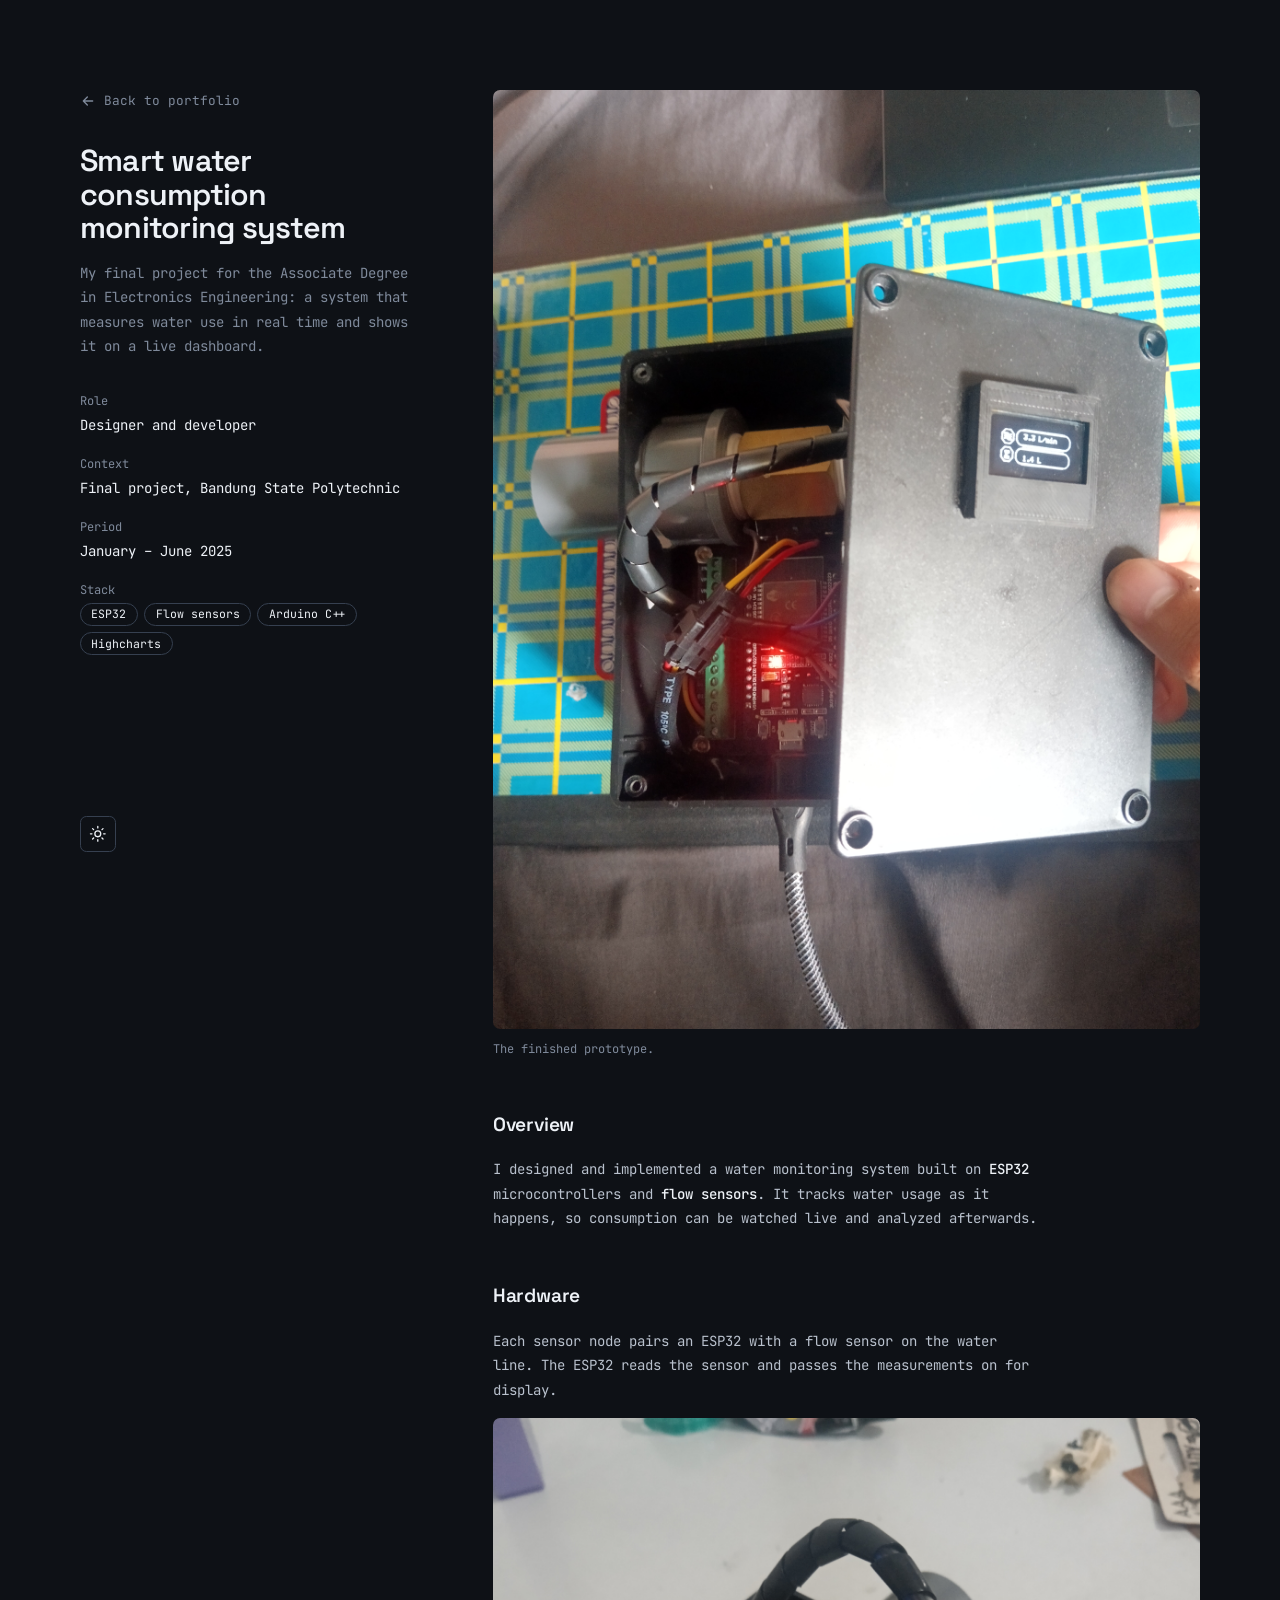
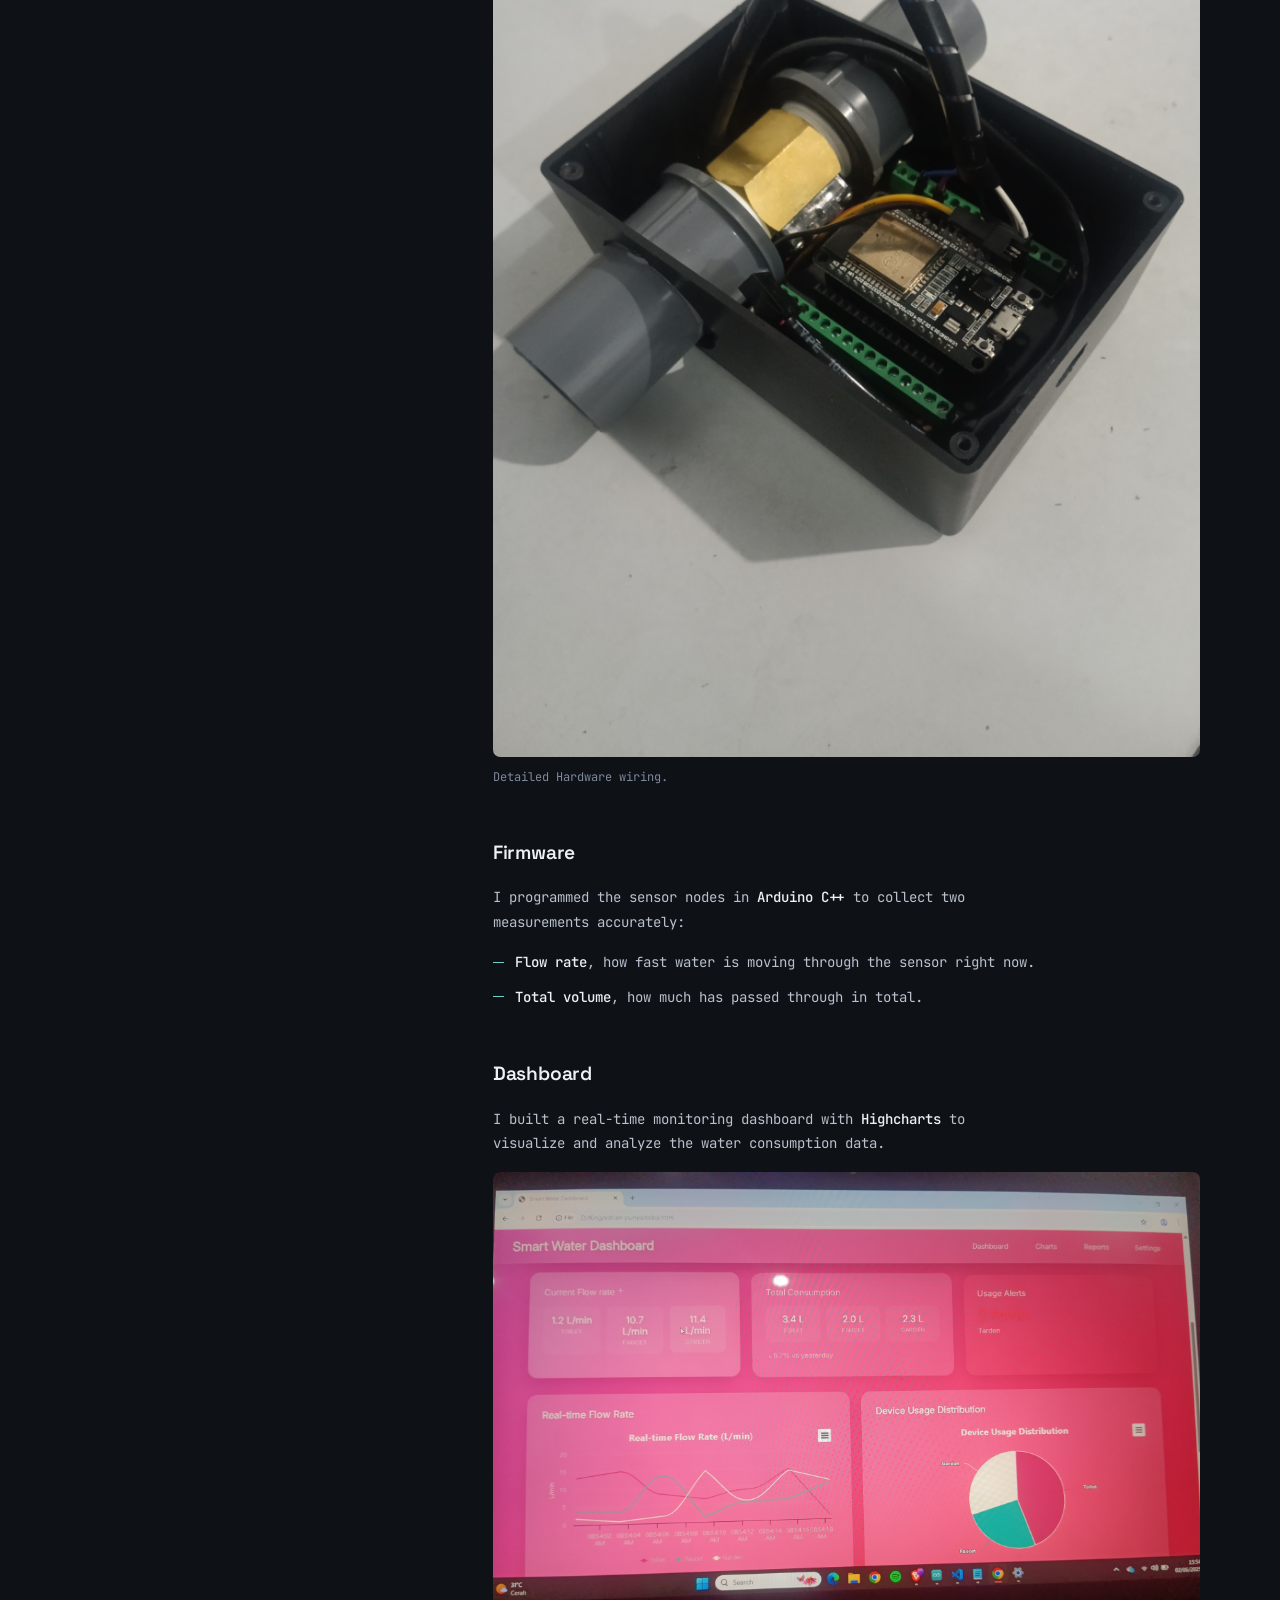
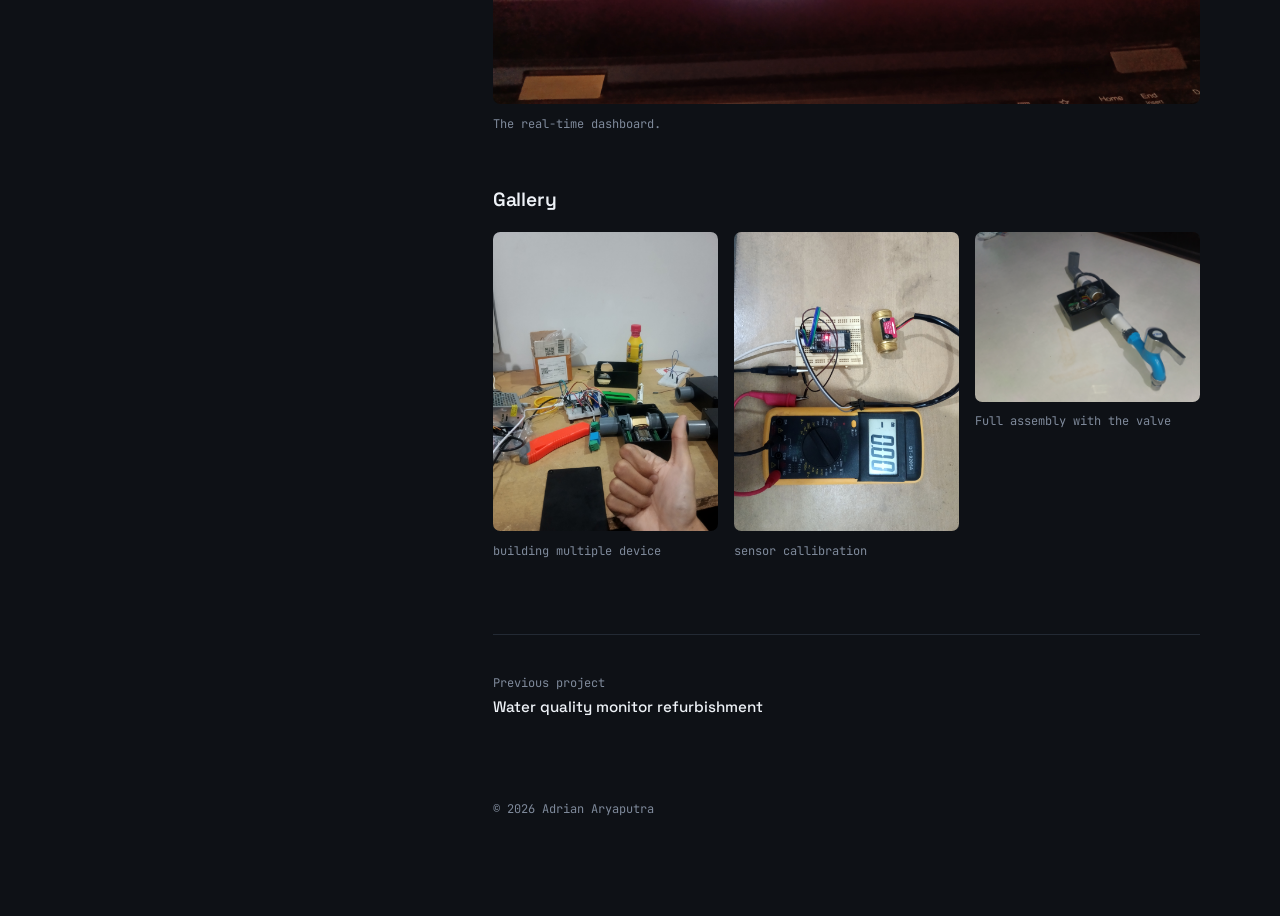
==== projects/smart-water-monitoring.html @ 8b0f35db "Add files via upload" ====
<!doctype html>
<html lang="en" data-theme="dark">
<head>
  <meta charset="utf-8">
  <meta name="viewport" content="width=device-width, initial-scale=1">
  <title>Smart Water Consumption Monitoring System | Adrian Aryaputra</title>
  <meta name="description" content="Final project: ESP32 nodes with flow sensors measure water flow rate and total volume, displayed on a real-time Highcharts dashboard.">
  <link rel="canonical" href="https://adrianaryp.site/projects/smart-water-monitoring.html">
  <meta property="og:type" content="article">
  <meta property="og:title" content="Smart Water Consumption Monitoring System | Adrian Aryaputra">
  <link rel="icon" href="data:,">  <script>
    (function () {
      var t = "dark";
      try { t = localStorage.getItem("theme") || "dark"; } catch (e) {}
      document.documentElement.setAttribute("data-theme", t);
    })();
  </script>
  <link rel="preconnect" href="https://fonts.googleapis.com">
  <link rel="preconnect" href="https://fonts.gstatic.com" crossorigin>
  <link href="https://fonts.googleapis.com/css2?family=JetBrains+Mono:wght@400;500&family=Space+Grotesk:wght@500;600&display=swap" rel="stylesheet">
  <link rel="stylesheet" href="../assets/style.css">
</head>
<body>
  <a class="skip" href="#main">Skip to content</a>

  <div class="shell">
    <aside class="side side--project">
      <div>
        <a class="back" href="../index.html#projects">
          <svg viewBox="0 0 24 24" fill="none" stroke="currentColor" stroke-width="2" stroke-linecap="round" stroke-linejoin="round" aria-hidden="true"><path d="M19 12H5M11 6l-6 6 6 6"/></svg>
          Back to portfolio
        </a>
        <h1>Smart water consumption monitoring system</h1>
        <p class="lede">My final project for the Associate Degree in Electronics Engineering: a system that measures water use in real time and shows it on a live dashboard.</p>

        <dl class="meta">
          <div><dt>Role</dt><dd>Designer and developer</dd></div>
          <div><dt>Context</dt><dd>Final project, Bandung State Polytechnic</dd></div>
          <div><dt>Period</dt><dd>January – June 2025</dd></div>
          <div>
            <dt>Stack</dt>
            <dd>
              <ul class="tags">
                <li>ESP32</li><li>Flow sensors</li><li>Arduino C++</li><li>Highcharts</li>
              </ul>
            </dd>
          </div>
        </dl>
      </div>

      <div class="tools">
        <button class="icon-btn" type="button" data-theme-toggle aria-label="Switch to light theme">
          <svg class="i-sun" viewBox="0 0 24 24" fill="none" stroke="currentColor" stroke-width="1.8" stroke-linecap="round" stroke-linejoin="round" aria-hidden="true"><circle cx="12" cy="12" r="4"/><path d="M12 2v2M12 20v2M4.9 4.9l1.4 1.4M17.7 17.7l1.4 1.4M2 12h2M20 12h2M4.9 19.1l1.4-1.4M17.7 6.3l1.4-1.4"/></svg>
          <svg class="i-moon" viewBox="0 0 24 24" fill="none" stroke="currentColor" stroke-width="1.8" stroke-linecap="round" stroke-linejoin="round" aria-hidden="true"><path d="M21 12.8A9 9 0 1 1 11.2 3a7 7 0 0 0 9.8 9.8z"/></svg>
        </button>
      </div>
    </aside>

    <main id="main" class="main prose">

      <figure class="pic pic--hero">
        <!-- Replace the placeholder with: <img src="../assets/images/water-prototype.jpg" alt="Smart water monitoring prototype"> -->
        <div role="img" aria-label="Picture placeholder"><span><img src="../assets/images/finalta4.jpeg" alt="Nexus Node Final Protoype"></span></div>
        <figcaption>The finished prototype.</figcaption>
      </figure>

      <h2>Overview</h2>
      <p>
        I designed and implemented a water monitoring system built on <strong>ESP32</strong> microcontrollers and
        <strong>flow sensors</strong>. It tracks water usage as it happens, so consumption can be watched live and
        analyzed afterwards.
      </p>

      <h2>Hardware</h2>
      <p>
        Each sensor node pairs an ESP32 with a flow sensor on the water line. The ESP32 reads the sensor and
        passes the measurements on for display.
      </p>

      <figure class="pic">
        <!-- Replace with: <img src="../assets/images/water-wiring.png" alt="Wiring diagram of the sensor node"> -->
        <div role="img" aria-label="Picture placeholder"><span><img src="../assets/images/finalta1.jpeg" alt="Nexus Node Final Protoype"></span></div>
        <figcaption>Detailed Hardware wiring.</figcaption>
      </figure>

      <h2>Firmware</h2>
      <p>
        I programmed the sensor nodes in <strong>Arduino C++</strong> to collect two measurements accurately:
      </p>
      <ul class="points">
        <li><strong>Flow rate</strong>, how fast water is moving through the sensor right now.</li>
        <li><strong>Total volume</strong>, how much has passed through in total.</li>
      </ul>

      <h2>Dashboard</h2>
      <p>
        I built a real-time monitoring dashboard with <strong>Highcharts</strong> to visualize and analyze the
        water consumption data.
      </p>

      <figure class="pic">
        <!-- Replace with: <img src="../assets/images/water-dashboard.png" alt="Highcharts dashboard showing live water usage"> -->
        <div class="pic-ph" role="img" aria-label="Picture placeholder"><img src="../assets/images/finalta2.jpeg" alt="Nexus Node Final Protoype"></div>
        <figcaption>The real-time dashboard.</figcaption>
      </figure>

      <h2>Gallery</h2>
      <div class="gallery">
        <figure class="pic">
          <div role="img" aria-label="Picture placeholder"><span><img src="../assets/images/finalta3.jpeg" alt="Nexus Node Final Protoype"></span></div>
          <figcaption>building multiple device</figcaption>
        </figure>
        <figure class="pic">
          <div role="img" aria-label="Picture placeholder"><span><img src="../assets/images/finalta6.jpeg" alt="Nexus Node Final Protoype"></span></div>
          <figcaption>sensor callibration</figcaption>
        </figure>
        <figure class="pic">
          <div role="img" aria-label="Picture placeholder"><span><img src="../assets/images/finalta5.jpeg" alt="Nexus Node Final Protoype"></span></div>
          <figcaption>Full assembly with the valve</figcaption>
        </figure>
      </div>

      <nav class="pager" aria-label="More projects">
        <a class="prev" href="water-quality-monitor-refurbishment.html">
          <small>Previous project</small>
          <strong>Water quality monitor refurbishment</strong>
        </a>
      </nav>

      <p class="foot">&copy; <span data-year>2026</span> Adrian Aryaputra</p>
    </main>
  </div>

  <script src="../assets/main.js"></script>
</body>
</html>
---- assets/style.css ----
/* ==========================================================
   adrianaryp.site — shared styles
   Palette: graphite + oscilloscope teal. Dark by default.
   ========================================================== */

:root {
  --bg: #0e1116;
  --surface: #161b22;
  --line: #232a34;
  --line-strong: #364050;
  --text: #b9c1cd;
  --muted: #7f8a9b;
  --strong: #eef2f7;
  --accent: #6fd0c8;

  --font-head: "Space Grotesk", system-ui, -apple-system, "Segoe UI", sans-serif;
  --font-body: "JetBrains Mono", ui-monospace, "SF Mono", Menlo, Consolas, monospace;
}

:root[data-theme="light"] {
  --bg: #f6f7f9;
  --surface: #ffffff;
  --line: #e1e5eb;
  --line-strong: #c3cad5;
  --text: #333b47;
  --muted: #5d6879;
  --strong: #0c1118;
  --accent: #0b736c;
}

*,
*::before,
*::after { box-sizing: border-box; }

html {
  scroll-behavior: smooth;
  -webkit-text-size-adjust: 100%;
}

body {
  margin: 0;
  background: var(--bg);
  color: var(--text);
  font-family: var(--font-body);
  font-size: 0.875rem;
  line-height: 1.75;
  -webkit-font-smoothing: antialiased;
  transition: background-color 0.2s, color 0.2s;
}

a { color: inherit; text-decoration: none; }
p { margin: 0 0 1rem; max-width: 68ch; }
strong { color: var(--strong); font-weight: 500; }

h1, h2, h3 {
  margin: 0;
  font-family: var(--font-head);
  font-weight: 600;
  color: var(--strong);
  letter-spacing: -0.01em;
}

:focus-visible {
  outline: 2px solid var(--accent);
  outline-offset: 3px;
  border-radius: 3px;
}

.skip {
  position: absolute;
  left: 1rem;
  top: -4rem;
  z-index: 10;
  padding: 0.5rem 0.9rem;
  background: var(--accent);
  color: var(--bg);
  border-radius: 0.3rem;
}
.skip:focus { top: 1rem; }

/* ---------- Layout ---------- */

.shell {
  display: grid;
  grid-template-columns: minmax(16rem, 21rem) minmax(0, 1fr);
  gap: clamp(2rem, 6vw, 6rem);
  max-width: 76rem;
  margin: 0 auto;
  padding: 0 clamp(1.25rem, 4vw, 3rem);
}

.side {
  position: sticky;
  top: 0;
  height: 100vh;
  height: 100dvh;
  display: flex;
  flex-direction: column;
  justify-content: space-between;
  padding: clamp(3rem, 10vh, 6rem) 0 3rem;
}

.main { padding: clamp(3rem, 10vh, 6rem) 0 5rem; }

@media (max-width: 900px) {
  .shell { grid-template-columns: minmax(0, 1fr); gap: 0; }
  .side {
    position: static;
    height: auto;
    gap: 2rem;
    padding: 3rem 0 0.5rem;
  }
  .main { padding-top: 2.5rem; }
}

/* ---------- Sidebar ---------- */

.side h1 {
  font-size: clamp(1.75rem, 3.2vw, 2.25rem);
  line-height: 1.1;
  letter-spacing: -0.025em;
}

.role {
  margin: 0.6rem 0 0;
  font-family: var(--font-head);
  font-size: 1.05rem;
  color: var(--strong);
}

.tagline {
  margin: 0.9rem 0 0;
  max-width: 30ch;
  color: var(--muted);
}

/* The one moving element: a pulse trace, a nod to the sensor signals in the work */
.trace-wrap {
  width: 8.75rem;
  height: 2rem;
  margin-top: 1.5rem;
  overflow: hidden;
  color: var(--accent);
  -webkit-mask-image: linear-gradient(90deg, transparent, #000 22%, #000 78%, transparent);
  mask-image: linear-gradient(90deg, transparent, #000 22%, #000 78%, transparent);
}

.trace {
  display: block;
  width: 30rem;
  height: 2rem;
  fill: none;
  stroke: currentColor;
  stroke-width: 1.5;
  stroke-linecap: round;
  stroke-linejoin: round;
  animation: scan 4.5s linear infinite;
}

@keyframes scan { to { transform: translateX(-15rem); } }

.tools {
  display: flex;
  align-items: center;
  gap: 0.9rem;
  margin-top: 1.5rem;
  color: var(--muted);
  font-size: 0.8rem;
}

.icon-btn {
  display: inline-grid;
  place-items: center;
  width: 2.25rem;
  height: 2.25rem;
  padding: 0;
  border: 1px solid var(--line-strong);
  border-radius: 0.4rem;
  background: transparent;
  color: var(--strong);
  cursor: pointer;
  transition: border-color 0.15s, background-color 0.15s;
}
.icon-btn:hover { border-color: var(--accent); background: var(--surface); }
.icon-btn svg { width: 1.1rem; height: 1.1rem; }

:root[data-theme="dark"] .i-moon,
:root[data-theme="light"] .i-sun { display: none; }

.nav ul {
  list-style: none;
  margin: 2rem 0 0;
  padding: 0;
  display: grid;
  gap: 0.15rem;
}

.nav a {
  display: inline-flex;
  align-items: center;
  gap: 0.75rem;
  padding: 0.3rem 0;
  color: var(--muted);
  font-size: 0.8rem;
  transition: color 0.15s;
}
.nav a::before {
  content: "";
  width: 1.5rem;
  height: 1px;
  background: currentColor;
  transition: width 0.2s;
}
.nav a:hover,
.nav a[aria-current] { color: var(--strong); }
.nav a:hover::before,
.nav a[aria-current]::before { width: 3rem; }

@media (max-width: 900px) {
  .nav ul { display: flex; flex-wrap: wrap; gap: 0.25rem 1.25rem; margin-top: 1.5rem; }
  .nav a::before { display: none; }
}

.social {
  list-style: none;
  display: flex;
  gap: 1.25rem;
  margin: 0;
  padding: 0;
}
.social a { display: block; color: var(--muted); transition: color 0.15s; }
.social a:hover { color: var(--accent); }
.social svg { display: block; width: 1.4rem; height: 1.4rem; }

/* ---------- Sections ---------- */

.section { margin-bottom: 4.5rem; scroll-margin-top: 3rem; }
.section > h2 { font-size: 1.3rem; margin-bottom: 1.25rem; }

/* ---------- Entries (experience, education, projects) ---------- */

.entry {
  display: block;
  margin: 0 -1.1rem 0.75rem;
  padding: 1rem 1.1rem;
  border-radius: 0.45rem;
  transition: background-color 0.15s;
}
a.entry:hover { background: var(--surface); }
a.entry:focus-visible { outline-offset: 0; }

.entry h3 {
  display: flex;
  flex-wrap: wrap;
  align-items: baseline;
  gap: 0 0.5rem;
  font-size: 1rem;
  line-height: 1.5;
}
.entry h3 .at { font-weight: 400; color: var(--muted); }
.entry h3 .go {
  align-self: center;
  width: 0.95rem;
  height: 0.95rem;
  color: var(--muted);
  transition: transform 0.15s, color 0.15s;
}
a.entry:hover h3 .go { color: var(--accent); transform: translate(2px, -2px); }

.when {
  display: block;
  margin: 0.15rem 0 0.6rem;
  color: var(--muted);
  font-size: 0.75rem;
}

.entry p { margin-bottom: 0.9rem; }

.tags {
  display: flex;
  flex-wrap: wrap;
  gap: 0.4rem;
  margin: 0;
  padding: 0;
  list-style: none;
}
.tags li {
  padding: 0.05rem 0.65rem;
  border: 1px solid var(--line-strong);
  border-radius: 999px;
  color: var(--strong);
  font-size: 0.72rem;
  line-height: 1.7;
}

/* ---------- Project cards ---------- */

.project {
  display: grid;
  grid-template-columns: 9.5rem minmax(0, 1fr);
  gap: 1.25rem;
  align-items: start;
}
.project .pic-ph { aspect-ratio: 4 / 3; min-height: 0; font-size: 0.65rem; }
@media (max-width: 560px) { .project { grid-template-columns: minmax(0, 1fr); } }

/* ---------- Skills ---------- */

.skills { margin: 0; display: grid; gap: 1.25rem; }
.skills dt { margin-bottom: 0.4rem; color: var(--strong); font-weight: 500; }
.skills dd { margin: 0; }

/* ---------- Picture placeholders ---------- */
/* Swap a placeholder for a real picture:
   replace <div class="pic-ph">…</div> with <img src="…" alt="…"> */

.pic { margin: 0 0 2.5rem; }
.pic img { display: block; width: 100%; height: auto; border-radius: 0.45rem; }
.pic figcaption { margin-top: 0.6rem; color: var(--muted); font-size: 0.75rem; }

.pic-ph {
  display: grid;
  place-items: center;
  min-height: 8rem;
  padding: 0.5rem;
  border: 1px dashed var(--line-strong);
  border-radius: 0.45rem;
  background-color: var(--surface);
  background-image:
    linear-gradient(var(--line) 1px, transparent 1px),
    linear-gradient(90deg, var(--line) 1px, transparent 1px);
  background-size: 1.25rem 1.25rem;
  background-position: -1px -1px;
  color: var(--muted);
  text-align: center;
}

.pic-ph span {
  padding: 0.2rem 0.6rem;
  border-radius: 0.25rem;
  background: var(--surface);
}
.pic--hero .pic-ph { aspect-ratio: 16 / 9; }

.gallery {
  display: grid;
  grid-template-columns: repeat(auto-fit, minmax(13rem, 1fr));
  gap: 1rem;
}
.gallery .pic { margin: 0; }

.gallery .pic-ph { aspect-ratio: 4 / 3; }
/* Let any placeholder box grow to fit a real picture placed inside it */
.pic .pic-ph:has(img) {
  display: block;
  aspect-ratio: auto;
  min-height: 0;
  padding: 0;
  border: 0;
  background: none;
}
.pic .pic-ph img {
  display: block;
  width: 100%;
  height: auto;
  border-radius: 0.45rem;
}

.pic--hero .pic-ph img {
  aspect-ratio: 16 / 9;
  object-fit: cover;
  object-position: center;
}

/* ---------- Project pages ---------- */

.back {
  display: inline-flex;
  align-items: center;
  gap: 0.5rem;
  margin-bottom: 2rem;
  color: var(--muted);
  font-size: 0.8rem;
  transition: color 0.15s;
}
.back:hover { color: var(--accent); }
.back svg { width: 1rem; height: 1rem; }

.side--project h1 { font-size: clamp(1.5rem, 2.6vw, 1.9rem); }
.lede { margin: 1rem 0 0; color: var(--muted); }

.meta { margin: 2rem 0 0; display: grid; gap: 1rem; }
.meta dt { color: var(--muted); font-size: 0.75rem; }
.meta dd { margin: 0.1rem 0 0; color: var(--strong); }

.prose h2 { font-size: 1.2rem; margin: 3rem 0 1rem; }
.prose h2:first-child { margin-top: 0; }

.points { margin: 0 0 1.25rem; padding: 0; list-style: none; max-width: 68ch; }
.points li { position: relative; padding-left: 1.4rem; margin-bottom: 0.6rem; }
.points li::before {
  content: "";
  position: absolute;
  left: 0;
  top: 0.85em;
  width: 0.7rem;
  height: 1px;
  background: var(--accent);
}

.pager {
  display: grid;
  grid-template-columns: 1fr 1fr;
  gap: 1rem;
  margin-top: 4.5rem;
  padding-top: 1.5rem;
  border-top: 1px solid var(--line);
}
.pager a {
  display: block;
  padding: 0.9rem 1.1rem;
  margin: 0 -1.1rem;
  border-radius: 0.45rem;
  transition: background-color 0.15s;
}
.pager a:hover { background: var(--surface); }
.pager small { display: block; color: var(--muted); font-size: 0.75rem; }
.pager strong { font-family: var(--font-head); font-size: 0.95rem; }
.pager .next { text-align: right; grid-column: 2; }
@media (max-width: 560px) {
  .pager { grid-template-columns: 1fr; }
  .pager .next { grid-column: 1; text-align: left; }
}

.foot { margin-top: 4rem; color: var(--muted); font-size: 0.75rem; }

/* ---------- Motion preferences ---------- */

@media (prefers-reduced-motion: reduce) {
  html { scroll-behavior: auto; }
  .trace { animation: none; }
  *, *::before, *::after { transition: none !important; }
}

/* Optical balance: the filled GitHub mark reads larger than the outlined icons */
.social li:last-child svg { width: 1.25rem; height: 1.25rem; margin: 0.075rem; }
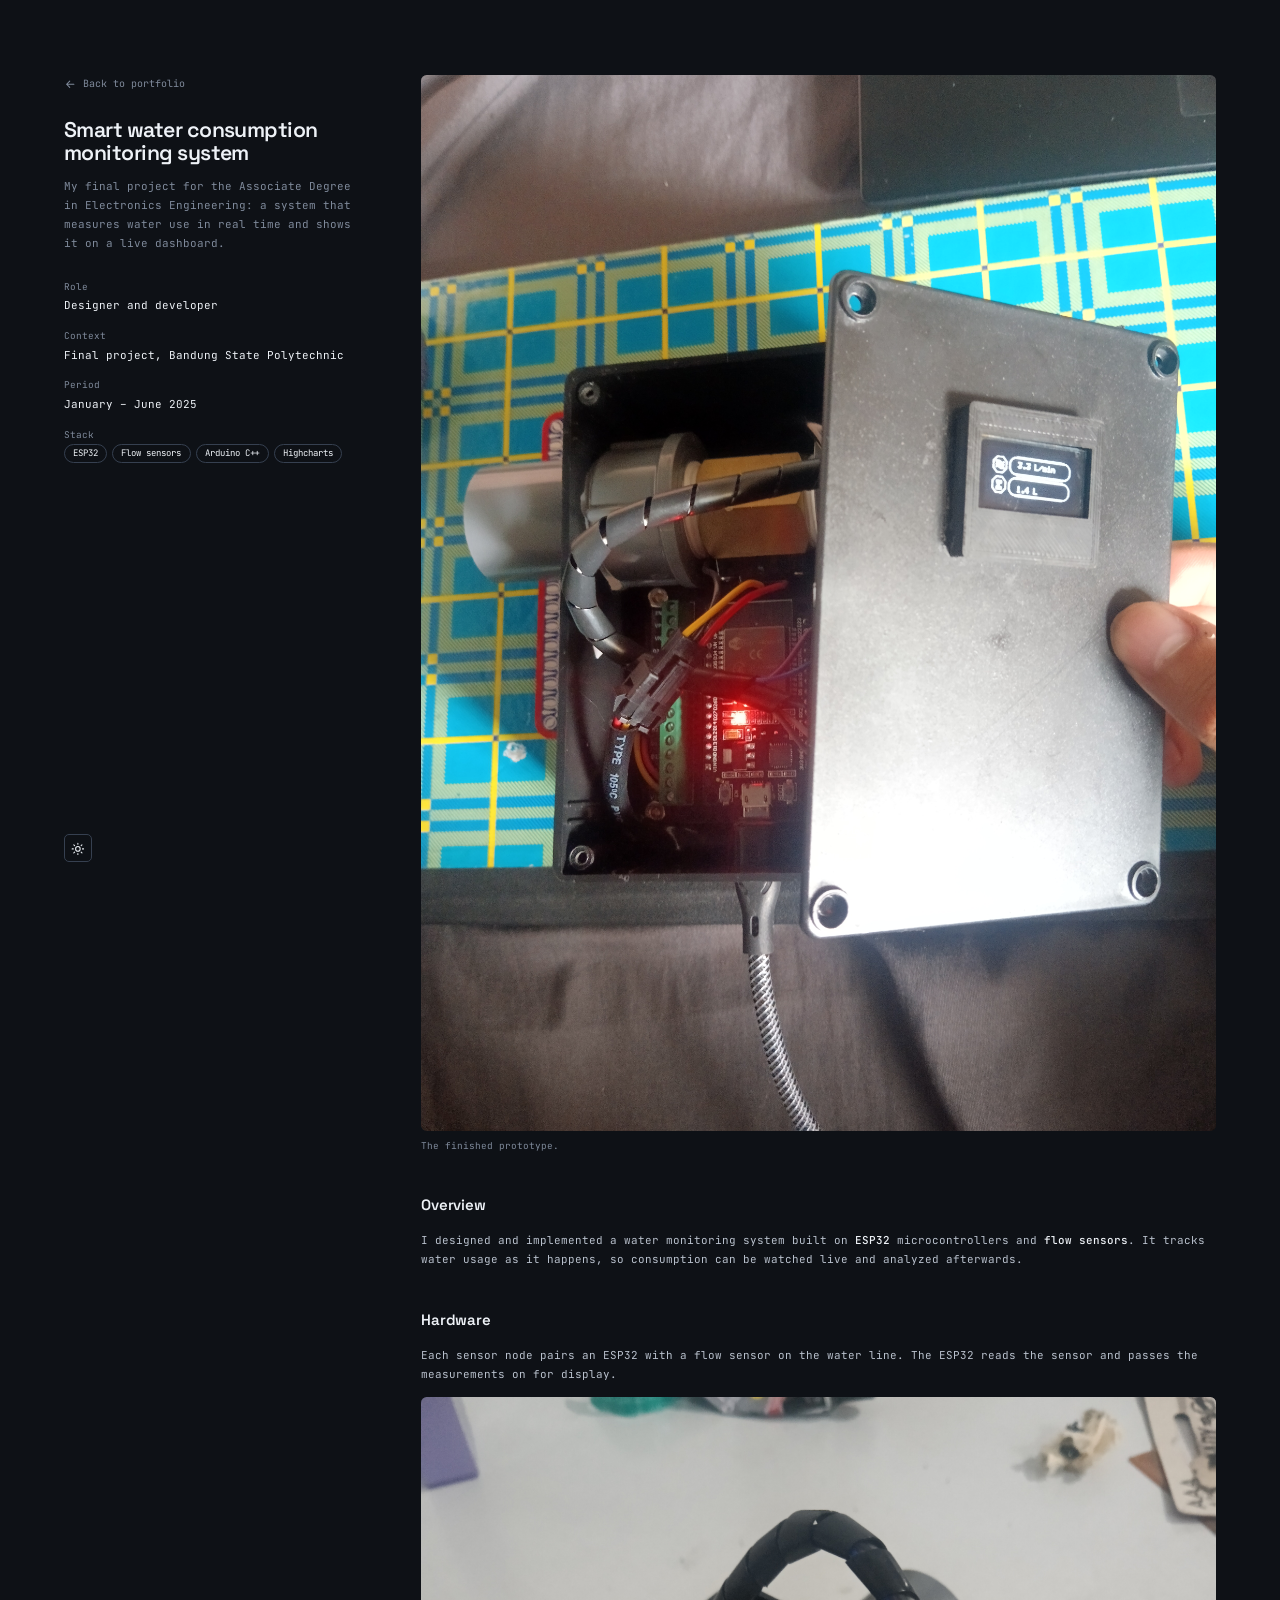
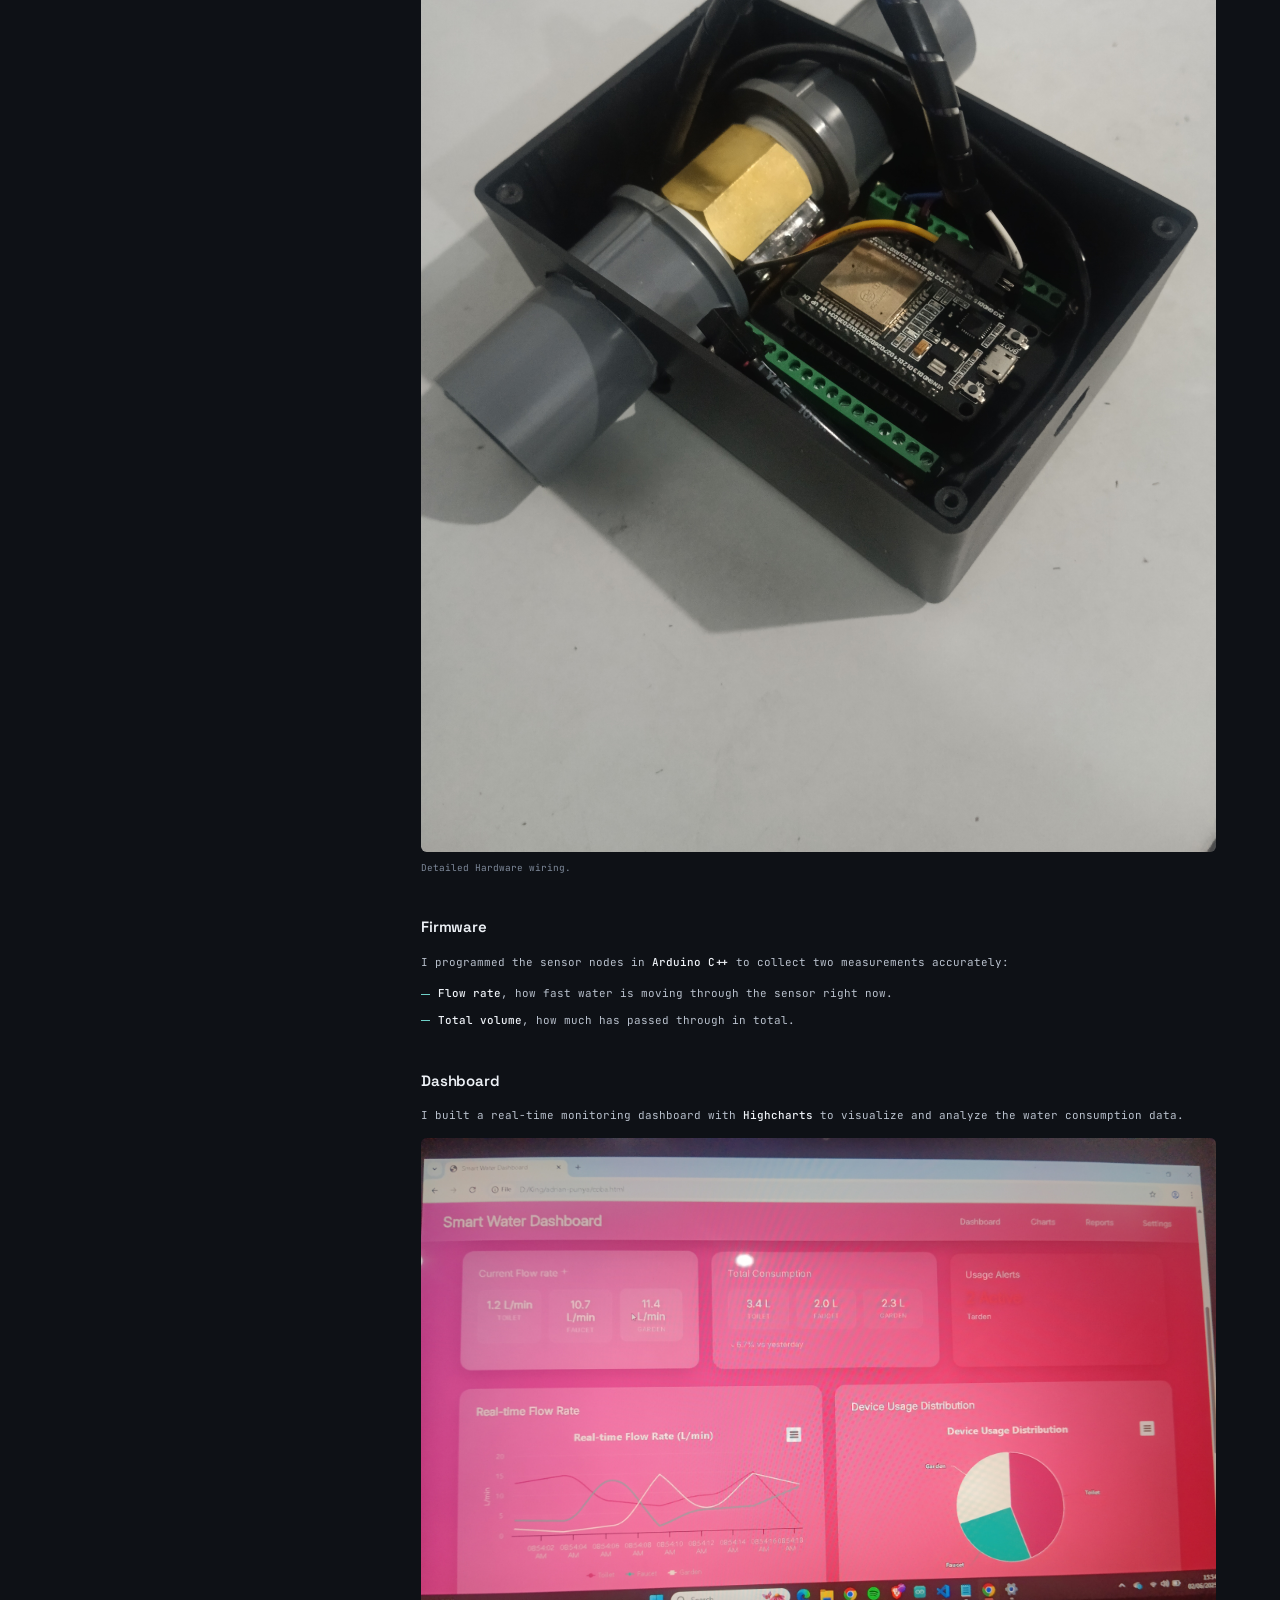
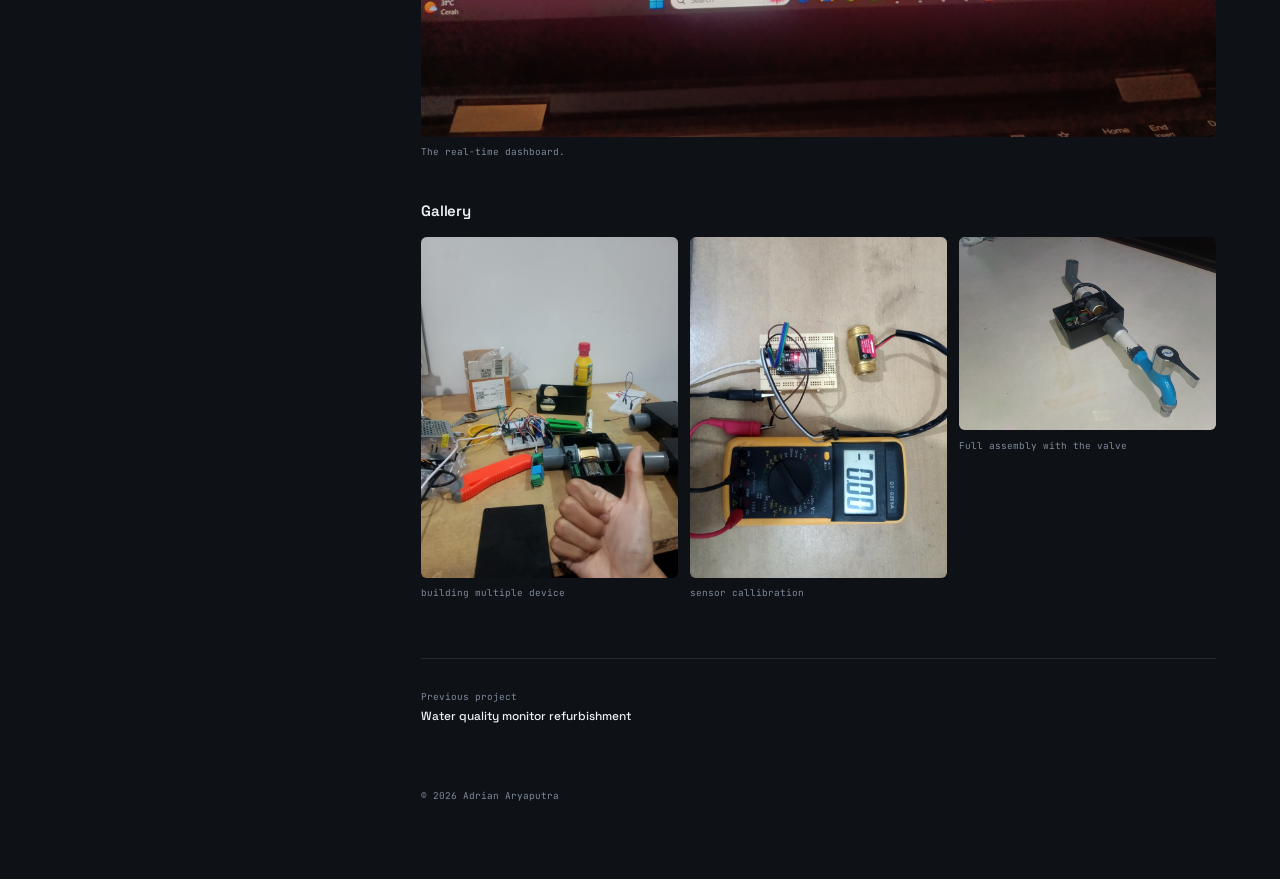
==== commit aab85bb1: "Update smart-water-monitoring.html" ====
--- a/projects/smart-water-monitoring.html
+++ b/projects/smart-water-monitoring.html
@@ -26,7 +26,7 @@
   <div class="shell">
     <aside class="side side--project">
       <div>
-        <a class="back" href="../index.html#projects">
+        <a class="back" href="/">
           <svg viewBox="0 0 24 24" fill="none" stroke="currentColor" stroke-width="2" stroke-linecap="round" stroke-linejoin="round" aria-hidden="true"><path d="M19 12H5M11 6l-6 6 6 6"/></svg>
           Back to portfolio
         </a>
--- a/assets/style.css
+++ b/assets/style.css
@@ -1,8 +1,3 @@
-/* ==========================================================
-   adrianaryp.site — shared styles
-   Palette: graphite + oscilloscope teal. Dark by default.
-   ========================================================== */
-
 :root {
   --bg: #0e1116;
   --surface: #161b22;
@@ -293,16 +288,6 @@
   line-height: 1.7;
 }
 
-/* ---------- Project cards ---------- */
-
-.project {
-  display: grid;
-  grid-template-columns: 9.5rem minmax(0, 1fr);
-  gap: 1.25rem;
-  align-items: start;
-}
-.project .pic-ph { aspect-ratio: 4 / 3; min-height: 0; font-size: 0.65rem; }
-@media (max-width: 560px) { .project { grid-template-columns: minmax(0, 1fr); } }
 
 /* ---------- Skills ---------- */
 
@@ -444,3 +429,41 @@
 
 /* Optical balance: the filled GitHub mark reads larger than the outlined icons */
 .social li:last-child svg { width: 1.25rem; height: 1.25rem; margin: 0.075rem; }
+
+/* ===== Fluid layout: same proportions on every screen ===== */
+
+/* Text size grows with the screen: ~10px on phones, ~13px at 1366px, ~16px at 1920px */
+html { font-size: clamp(10px, 0.54vw + 5.6px, 20px); }
+
+.shell {
+  max-width: none;
+  grid-template-columns: minmax(0, 1fr) minmax(0, 2.6fr);
+  gap: 4vw;
+  padding: 0 5vw;
+}
+
+/* Keep the sidebar beside the content on every screen (no stacking on phones) */
+.side {
+  position: sticky;
+  top: 0;
+  height: 100vh;
+  height: 100dvh;
+  gap: 0;
+  padding: clamp(2rem, 10vh, 6rem) 0 3rem;
+}
+.main { padding-top: clamp(2rem, 10vh, 6rem); }
+
+.nav ul { display: grid; gap: 0.15rem; margin-top: 2rem; }
+.nav a::before { display: block; }
+
+.side h1 { font-size: 2rem; }
+.side--project h1 { font-size: 1.7rem; }
+
+/* Let text use the full column instead of stopping at a fixed width */
+p, .points { max-width: none; }
+
+/* Phones: give the sidebar a bit more room */
+@media (max-width: 700px) {
+  .shell { grid-template-columns: minmax(0, 1fr) minmax(0, 1.6fr); gap: 5vw; }
+}
+.section:focus { outline: none; }
